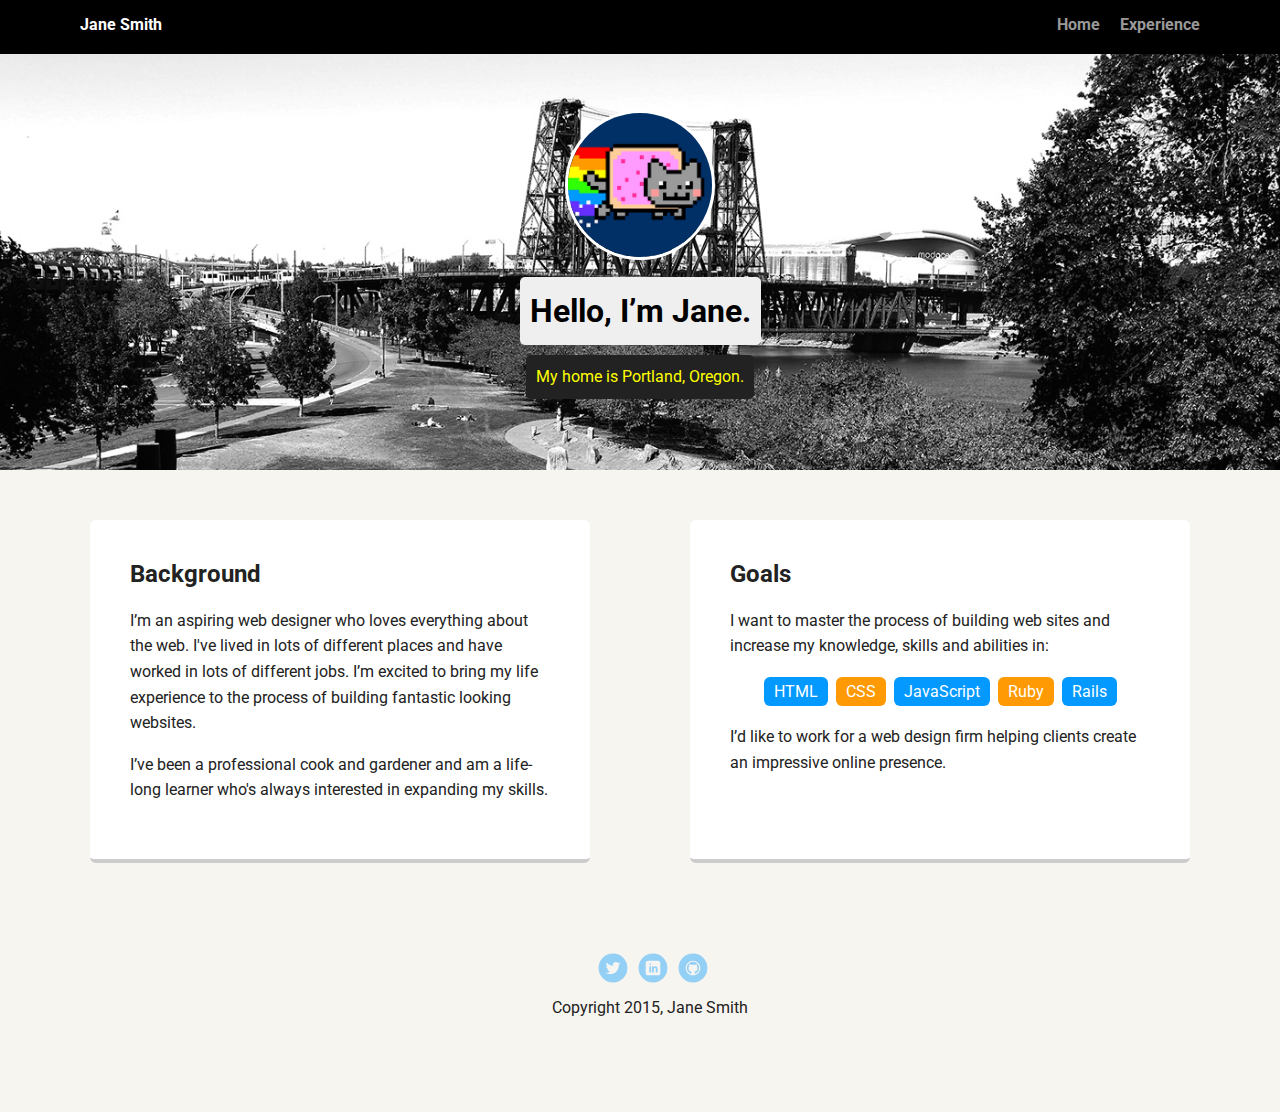
==== index.html @ 78dc5c46 "Upload initial starter files" ====
<!doctype html>
<html lang="en">
<head>
  <meta charset="utf-8">
  <title>Jane Smith's Profile</title>
  <meta name="viewport" content="width=device-width, initial-scale=1.0">
  <link rel="stylesheet" href="styles.css">
  <link href="https://fonts.googleapis.com/css?family=Muli%7CRoboto:400,300,500,700,900" rel="stylesheet"></head>
  <body>

    <div class="main-nav">
        <ul class="nav">
          <li class="name">Jane Smith</li>
          <li><a href="#">Home</a></li>
          <li><a href="#">Experience</a></li>
        </ul>
    </div>

    <header>
      <img src="images/me.png" alt="Drawing of Jane Smith" class="profile-image">
      <h1 class="tag name">Hello, I’m Jane.</h1>
      <p class="tag location">My home is Portland, Oregon.</p>
    </header>

    <main class="flex">
      <div class="card">
        <h2>Background</h2>
        <p>I’m an aspiring web designer who loves everything about the web. I've lived in lots of different places and have worked in lots of different jobs. I’m excited to bring my life experience to the process of building fantastic looking websites.</p>
        <p>I’ve been a professional cook and gardener and am a life-long learner who's always interested in expanding my skills.</p>
      </div> 

      <div class="card">
        <h2>Goals</h2>
        <p>I want to master the process of building web sites and increase my knowledge, skills and abilities in:</p>
        <ul class="skills">
          <li>HTML</li>
          <li>CSS</li>
          <li>JavaScript</li>
          <li>Ruby</li>
          <li>Rails</li>
        </ul>
        <p>I’d like to work for a web design firm helping clients create an impressive online presence.</p>
      </div> 

    </main>
    <footer>
      <ul>
        <li><a href="#" class="social twitter">Twitter</a></li>
        <li><a href="#" class="social linkedin">LinkedIn</a></li>
        <li><a href="#" class="social github">Github</a></li>
      </ul>
      <p class="copyright">Copyright 2015, Jane Smith</p>
    </footer>
  </body>
  </html>
---- styles.css ----
/* Global Layout Set-up */
* { 
  box-sizing: border-box;
}
  
body {
  margin: 0;
  padding: 0;
  text-align: center;
  font-family: 'Roboto', sans-serif;
  color: #222;
  background: #f7f5f0;
}
/* Link Styles */

a {
  text-decoration: none;
  color: #999;
}
a:hover {
  color: #6633ff;
}

/* Section Styles */

.main-nav {
  width: 100%;
  background: black;
  min-height: 30px;
  padding: 10px;
  position: fixed;
  text-align: center;
}
.nav {
  display: flex;
  justify-content: space-around;
  font-weight: 700;
  list-style-type: none;
  margin: 0 auto;
  padding: 0;
}

.nav .name {
    display: block;
    margin-right: auto;
    color: white;
}
.nav li {
  padding: 5px 10px 10px 10px;
}
.nav a {
  transition: all .5s;
}
.nav a:hover {
  color: white
}

header {
  text-align: center;
  background: url('images/portland.jpg') no-repeat top center ;
  background-size: cover;
  overflow: hidden;
  padding-top: 60px;
}
header {
  line-height: 1.5;
}
header .profile-image {
  margin-top: 50px;
  width: 150px;
  height: 150px;
  border-radius: 50%;
  border: 3px solid white;
  transition: all .5s;
}
header .profile-image:hover {
  transform: scale(1.2) rotate(5deg);
}
.tag {
  background-color: #efefef;
  color: black;
  padding: 10px;
  border-radius: 5px;
  display: table;
  margin: 10px auto;
} 
.location {
  background-color: #222;
  color: yellow;
}
.card {
  margin: 30px;
  padding: 20px 40px 40px;
  max-width: 500px;
  text-align: left;
  background: #fff;
  border-bottom: 4px solid #ccc;
  border-radius: 6px;
  transition: all .5s;
}
.card:hover {
  border-color: #ff99ff;
}

ul.skills {
  padding: 0;
  text-align: center;
}

.skills li {
  border-radius: 6px;
  display: inline-block;
  background: #ff9904;
  color: white;
  padding: 5px 10px;
  margin: 2px;
}

.skills li:nth-child(odd) {
  background: #0399ff;
}

footer {
  width: 100%;
  min-height: 30px;
  padding: 20px 0 40px 20px;
}

footer .copyright {
  top: -8px;
  font-size: .75em;
}

footer ul {
  list-style-type: none;
  margin: 0;
  padding: 0;
}

footer ul li {
  display: inline-block;
}

a.social {
  display: inline-block;
  text-indent: -9999px;
  margin-left: 5px;
  width: 30px;
  height: 30px;
  background-size: 30px 30px;
  opacity: .4;
  transition: all .5s;
}
a.twitter {
  background-image: url(images/twitter.svg);
}
a.linkedin {
  background-image: url(images/linkedin.svg);
}
a.github {
  background-image: url(images/github.svg);
}
a.social:hover {
  opacity: 1;
}
.clearfix {
  clear: both;
}

/* Styles for larger screens */
@media screen and (min-width: 720px) {
  
  .flex {
      display: -ms-flexbox;      /* TWEENER - IE 10 */
      display: flex; 
      max-width: 1200px;
      -ms-flex-pack: distribute;
      justify-content: space-around;
      margin: 0 auto;
  }

  header {
    min-height: 470px;
  }

  .nav {
    max-width: 1200px;
    padding: 0 30px;
  }


  main {
    padding-top: 20px;
  }

  main p {
    line-height: 1.6em;
  }

  footer {
    font-size: 1.3em;
    max-width: 1200px;
    margin: 40px auto;
  }

}
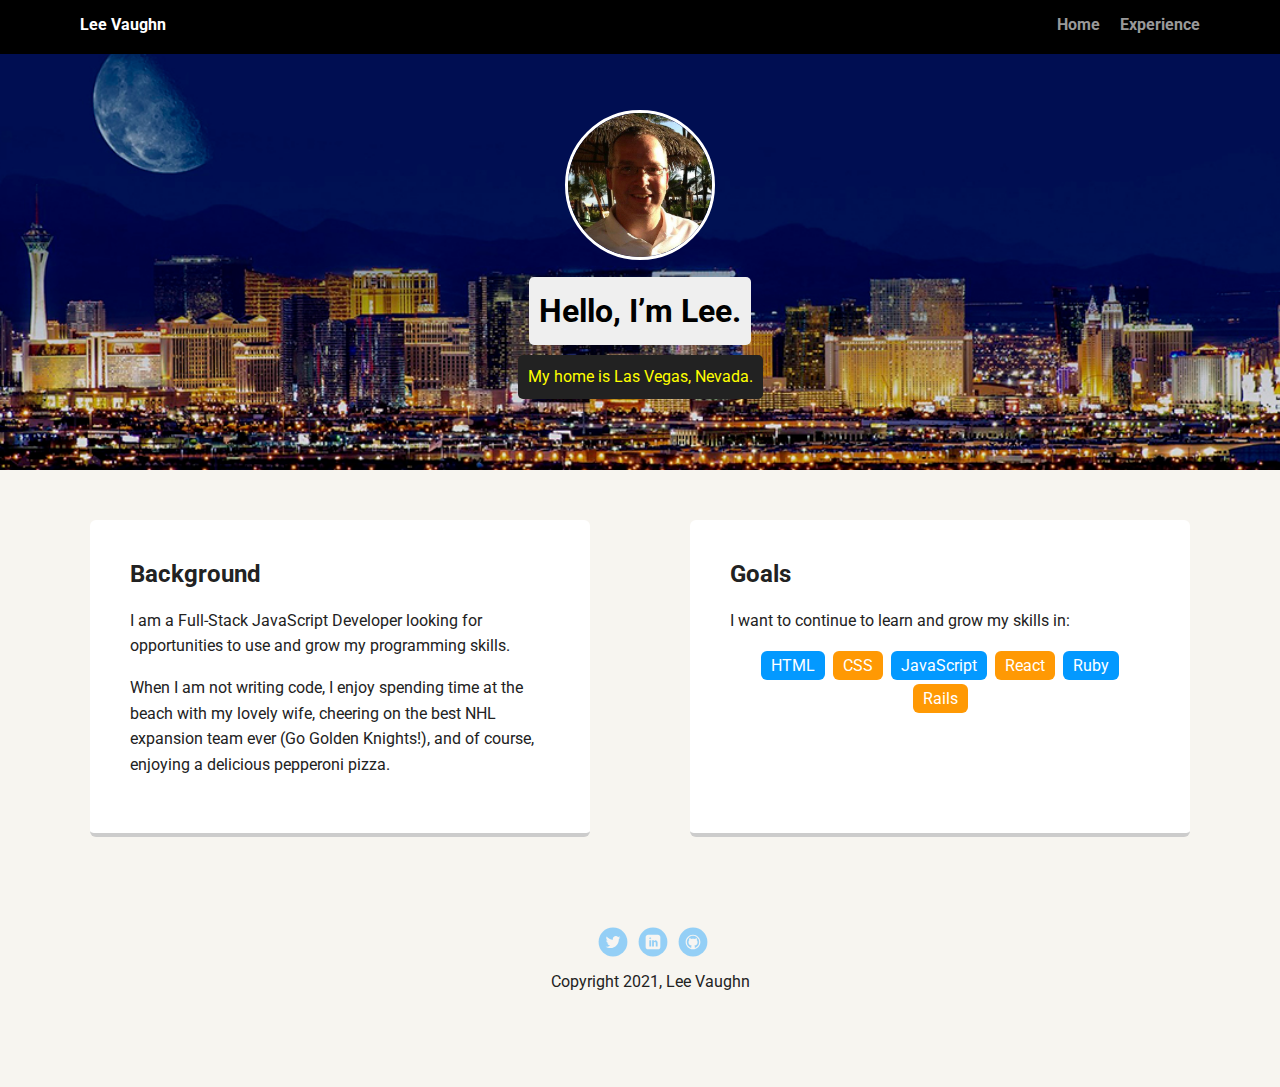
==== commit d71c024a: "Update code through Step 5" ====
--- a/index.html
+++ b/index.html
@@ -2,7 +2,7 @@
 <html lang="en">
 <head>
   <meta charset="utf-8">
-  <title>Jane Smith's Profile</title>
+  <title>Lee Vaughn's Profile</title>
   <meta name="viewport" content="width=device-width, initial-scale=1.0">
   <link rel="stylesheet" href="styles.css">
   <link href="https://fonts.googleapis.com/css?family=Muli%7CRoboto:400,300,500,700,900" rel="stylesheet"></head>
@@ -10,46 +10,46 @@
 
     <div class="main-nav">
         <ul class="nav">
-          <li class="name">Jane Smith</li>
-          <li><a href="#">Home</a></li>
-          <li><a href="#">Experience</a></li>
+          <li class="name">Lee Vaughn</li>
+          <li><a href="index.html">Home</a></li>
+          <li><a href="experience.html">Experience</a></li>
         </ul>
     </div>
 
     <header>
-      <img src="images/me.png" alt="Drawing of Jane Smith" class="profile-image">
-      <h1 class="tag name">Hello, I’m Jane.</h1>
-      <p class="tag location">My home is Portland, Oregon.</p>
+      <img src="images/profile.jpg" alt="Image of Lee Vaughn" class="profile-image">
+      <h1 class="tag name">Hello, I’m Lee.</h1>
+      <p class="tag location">My home is Las Vegas, Nevada.</p>
     </header>
 
     <main class="flex">
       <div class="card">
         <h2>Background</h2>
-        <p>I’m an aspiring web designer who loves everything about the web. I've lived in lots of different places and have worked in lots of different jobs. I’m excited to bring my life experience to the process of building fantastic looking websites.</p>
-        <p>I’ve been a professional cook and gardener and am a life-long learner who's always interested in expanding my skills.</p>
+        <p>I am a Full-Stack JavaScript Developer looking for opportunities to use and grow my programming skills.</p>
+        <p>When I am not writing code, I enjoy spending time at the beach with my lovely wife, cheering on the best NHL expansion team ever (Go Golden Knights!), and of course, enjoying a delicious pepperoni pizza.</p>
       </div> 
 
       <div class="card">
         <h2>Goals</h2>
-        <p>I want to master the process of building web sites and increase my knowledge, skills and abilities in:</p>
+        <p>I want to continue to learn and grow my skills in:</p>
         <ul class="skills">
           <li>HTML</li>
           <li>CSS</li>
           <li>JavaScript</li>
+          <li>React</li>
           <li>Ruby</li>
           <li>Rails</li>
         </ul>
-        <p>I’d like to work for a web design firm helping clients create an impressive online presence.</p>
       </div> 
 
     </main>
     <footer>
       <ul>
-        <li><a href="#" class="social twitter">Twitter</a></li>
-        <li><a href="#" class="social linkedin">LinkedIn</a></li>
-        <li><a href="#" class="social github">Github</a></li>
+        <li><a href="https://twitter.com/DLVProgramming" class="social twitter">Twitter</a></li>
+        <li><a href="https://www.linkedin.com/in/lee-vaughn/" class="social linkedin">LinkedIn</a></li>
+        <li><a href="https://github.com/LeeVaughn" class="social github">Github</a></li>
       </ul>
-      <p class="copyright">Copyright 2015, Jane Smith</p>
+      <p class="copyright">Copyright 2021, Lee Vaughn</p>
     </footer>
   </body>
   </html>
--- a/styles.css
+++ b/styles.css
@@ -57,7 +57,7 @@
 
 header {
   text-align: center;
-  background: url('images/portland.jpg') no-repeat top center ;
+  background: url('images/vegas-skyline.jpg') no-repeat top center ;
   background-size: cover;
   overflow: hidden;
   padding-top: 60px;
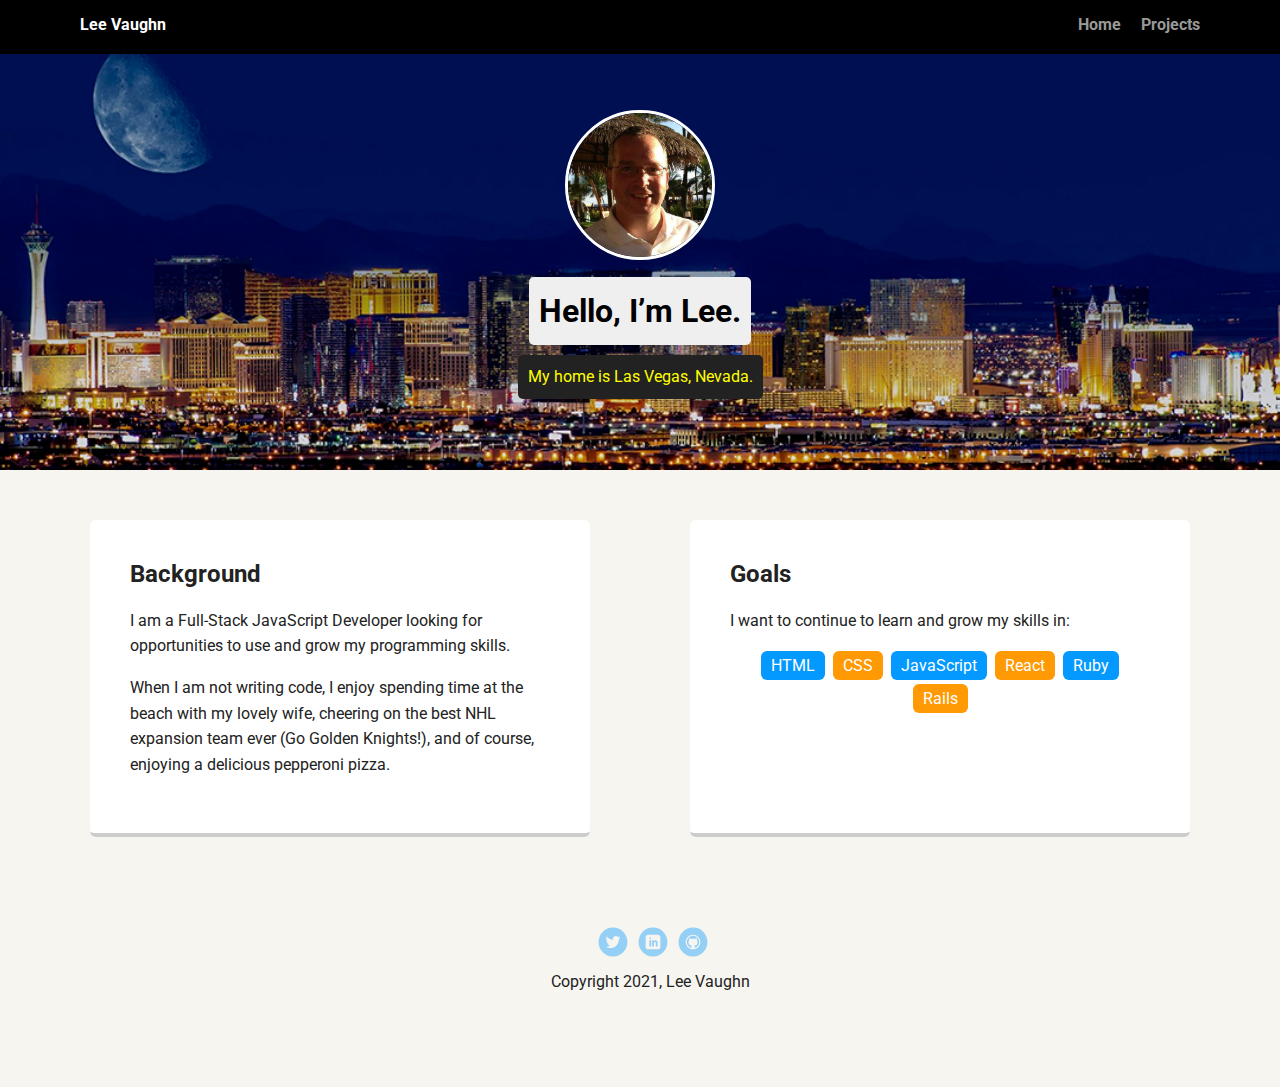
==== commit f3855b32: "Update link to point to /projects page" ====
--- a/index.html
+++ b/index.html
@@ -12,7 +12,7 @@
         <ul class="nav">
           <li class="name">Lee Vaughn</li>
           <li><a href="index.html">Home</a></li>
-          <li><a href="experience.html">Experience</a></li>
+          <li><a href="projects.html">Projects</a></li>
         </ul>
     </div>
 
--- a/styles.css
+++ b/styles.css
@@ -75,6 +75,14 @@
 }
 header .profile-image:hover {
   transform: scale(1.2) rotate(5deg);
+}
+.button {
+  color: white;
+  border-radius: 6px;
+  display: inline-block;
+  background: #ff9904;
+  padding: 5px 10px;
+  margin: 2px;
 }
 .tag {
   background-color: #efefef;
@@ -204,4 +212,3 @@
   }
 
 }
-
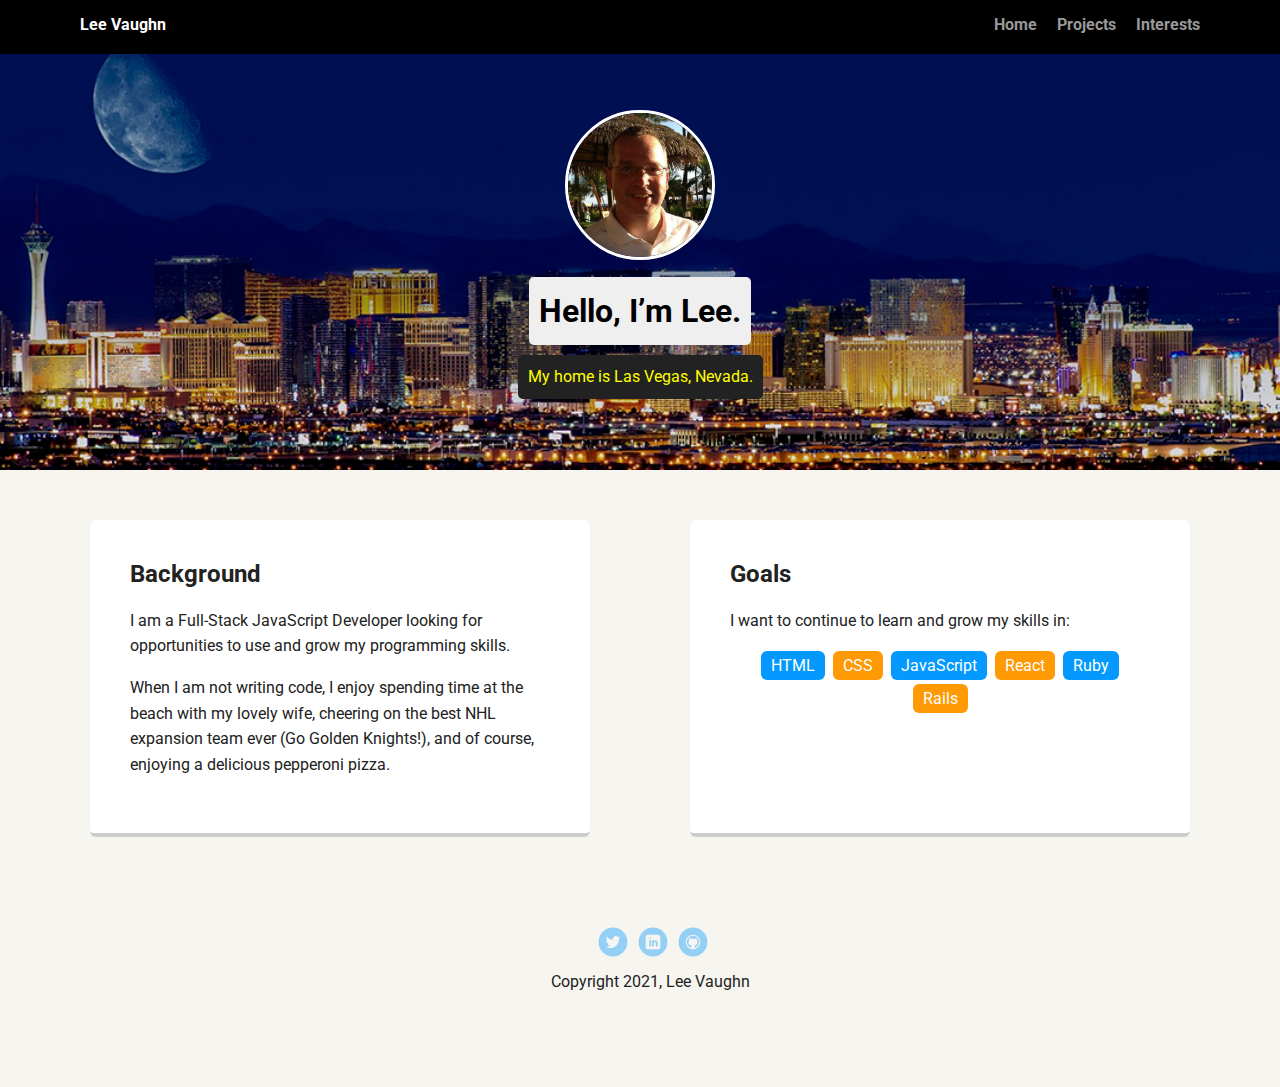
==== commit 2c22922c: "Update formatting, add nav link, convert divs to sections" ====
--- a/index.html
+++ b/index.html
@@ -1,20 +1,22 @@
 <!doctype html>
 <html lang="en">
-<head>
-  <meta charset="utf-8">
-  <title>Lee Vaughn's Profile</title>
-  <meta name="viewport" content="width=device-width, initial-scale=1.0">
-  <link rel="stylesheet" href="styles.css">
-  <link href="https://fonts.googleapis.com/css?family=Muli%7CRoboto:400,300,500,700,900" rel="stylesheet"></head>
+  <head>
+    <meta charset="utf-8">
+    <title>Lee Vaughn's Profile</title>
+    <meta name="viewport" content="width=device-width, initial-scale=1.0">
+    <link rel="stylesheet" href="styles.css">
+    <link href="https://fonts.googleapis.com/css?family=Muli%7CRoboto:400,300,500,700,900" rel="stylesheet">
+  </head>
   <body>
 
-    <div class="main-nav">
+    <nav class="main-nav">
         <ul class="nav">
           <li class="name">Lee Vaughn</li>
           <li><a href="index.html">Home</a></li>
           <li><a href="projects.html">Projects</a></li>
+          <li><a href="interests.html">Interests</a></li>
         </ul>
-    </div>
+      </nav>
 
     <header>
       <img src="images/profile.jpg" alt="Image of Lee Vaughn" class="profile-image">
@@ -23,13 +25,13 @@
     </header>
 
     <main class="flex">
-      <div class="card">
+      <section class="card">
         <h2>Background</h2>
         <p>I am a Full-Stack JavaScript Developer looking for opportunities to use and grow my programming skills.</p>
         <p>When I am not writing code, I enjoy spending time at the beach with my lovely wife, cheering on the best NHL expansion team ever (Go Golden Knights!), and of course, enjoying a delicious pepperoni pizza.</p>
-      </div> 
+      </section> 
 
-      <div class="card">
+      <section class="card">
         <h2>Goals</h2>
         <p>I want to continue to learn and grow my skills in:</p>
         <ul class="skills">
@@ -40,7 +42,7 @@
           <li>Ruby</li>
           <li>Rails</li>
         </ul>
-      </div> 
+      </section> 
 
     </main>
     <footer>
@@ -52,4 +54,4 @@
       <p class="copyright">Copyright 2021, Lee Vaughn</p>
     </footer>
   </body>
-  </html>
+</html>
